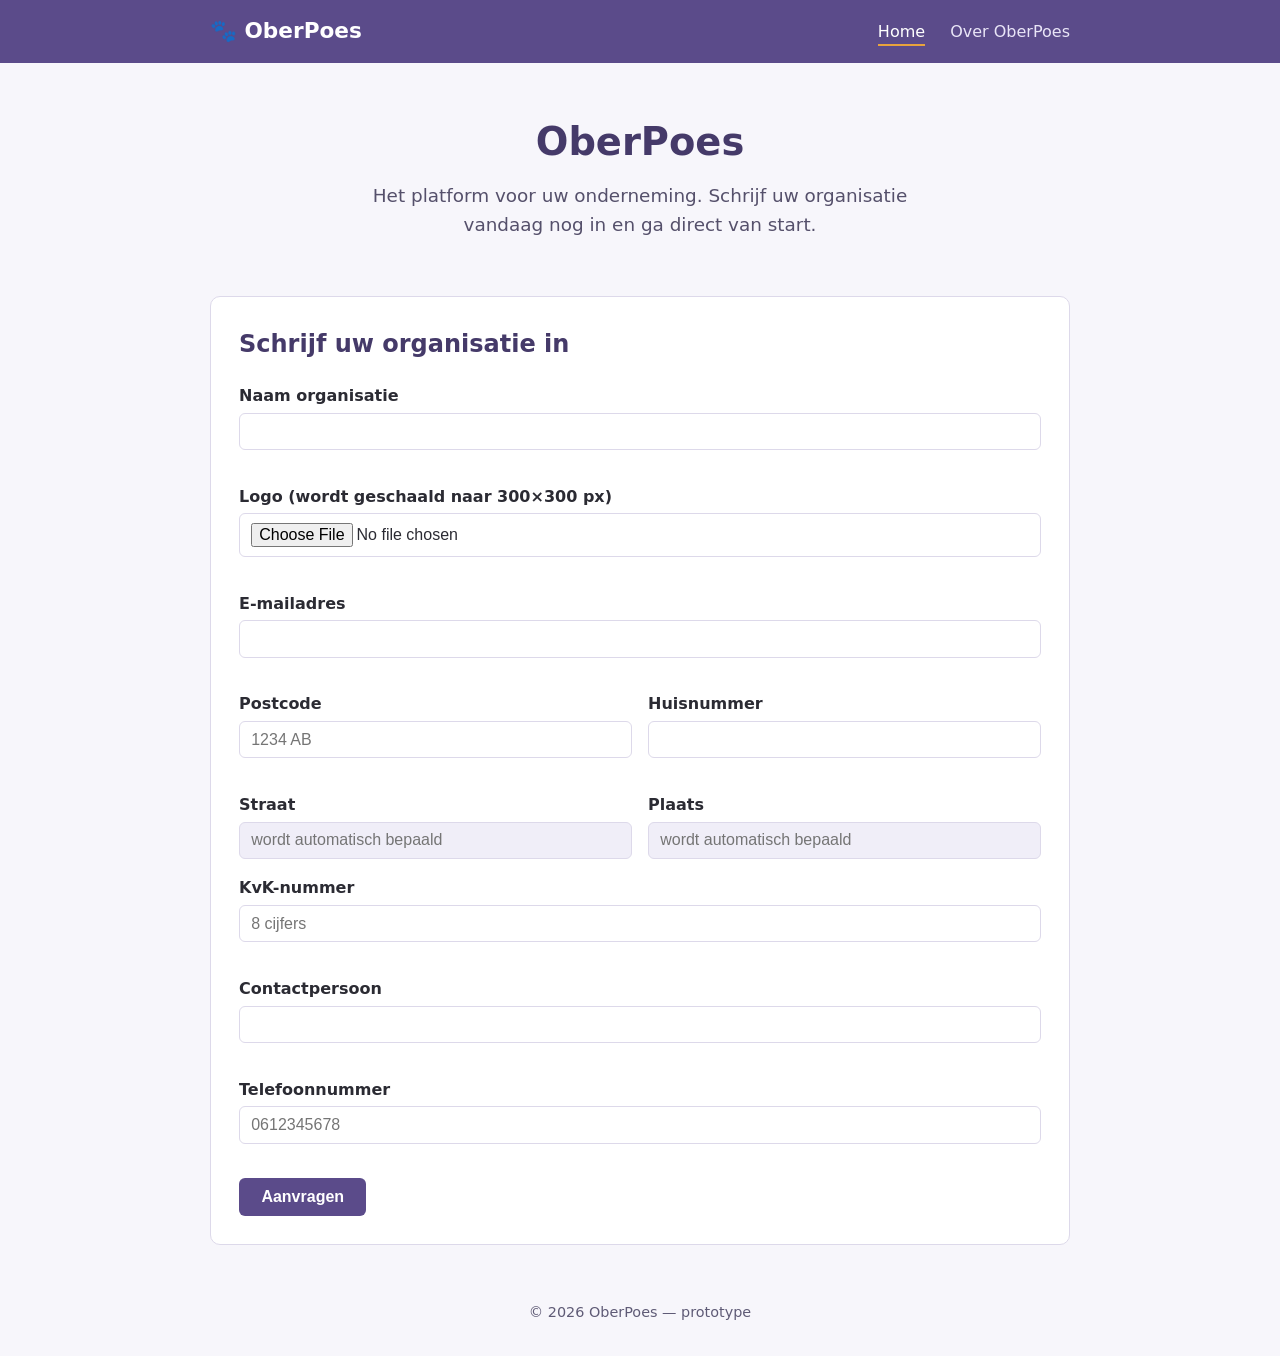
==== index.html @ c79250eb "feat: toegankelijkheid en documentatie verbeterronde Co-Authored-By: Claude Fable 5 <noreply@anthrop" ====
<!DOCTYPE html>
<html lang="nl">
<head>
  <meta charset="utf-8">
  <meta name="viewport" content="width=device-width, initial-scale=1">
  <title>OberPoes — het platform voor uw onderneming</title>
  <link rel="stylesheet" href="css/style.css">
</head>
<body>
  <header class="site-header">
    <div class="container header-inner">
      <a class="logo" href="index.html">🐾 OberPoes</a>
      <nav>
        <a href="index.html" class="actief" aria-current="page">Home</a>
        <a href="over.html">Over OberPoes</a>
      </nav>
    </div>
  </header>
  <main class="container">
    <section class="hero">
      <h1>OberPoes</h1>
      <p>Het platform voor uw onderneming. Schrijf uw organisatie vandaag nog in en ga direct van start.</p>
    </section>
    <section id="inschrijf-sectie">
      <!-- Stap 1: formulier -->
      <div class="kaart" id="stap-formulier">
        <h2>Schrijf uw organisatie in</h2>
        <form id="inschrijfformulier" novalidate>
          <div class="veld">
            <label for="naam">Naam organisatie</label>
            <input id="naam" type="text" required>
            <span class="fout" aria-live="polite" id="fout-naam"></span>
          </div>
          <div class="veld">
            <label for="logo">Logo (wordt geschaald naar 300×300 px)</label>
            <input id="logo" type="file" accept="image/*" required>
            <span class="fout" aria-live="polite" id="fout-logo"></span>
            <img id="logo-preview" class="logo-preview verborgen" alt="Logovoorbeeld">
          </div>
          <div class="veld">
            <label for="email">E-mailadres</label>
            <input id="email" type="email" required>
            <span class="fout" aria-live="polite" id="fout-email"></span>
          </div>
          <div class="velden-rij">
            <div class="veld">
              <label for="postcode">Postcode</label>
              <input id="postcode" type="text" placeholder="1234 AB" required>
              <span class="fout" aria-live="polite" id="fout-postcode"></span>
            </div>
            <div class="veld">
              <label for="huisnummer">Huisnummer</label>
              <input id="huisnummer" type="text" required>
              <span class="fout" aria-live="polite" id="fout-huisnummer"></span>
            </div>
          </div>
          <div class="velden-rij">
            <div class="veld">
              <label for="straat">Straat</label>
              <input id="straat" type="text" readonly placeholder="wordt automatisch bepaald">
            </div>
            <div class="veld">
              <label for="plaats">Plaats</label>
              <input id="plaats" type="text" readonly placeholder="wordt automatisch bepaald">
            </div>
          </div>
          <span class="fout" aria-live="polite" id="fout-adres"></span>
          <div class="veld">
            <label for="kvk">KvK-nummer</label>
            <input id="kvk" type="text" placeholder="8 cijfers" required>
            <span class="fout" aria-live="polite" id="fout-kvk"></span>
          </div>
          <div class="veld">
            <label for="contactpersoon">Contactpersoon</label>
            <input id="contactpersoon" type="text" required>
            <span class="fout" aria-live="polite" id="fout-contactpersoon"></span>
          </div>
          <div class="veld">
            <label for="telefoon">Telefoonnummer</label>
            <input id="telefoon" type="tel" placeholder="0612345678" required>
            <span class="fout" aria-live="polite" id="fout-telefoon"></span>
          </div>
          <button type="submit" class="knop">Aanvragen</button>
        </form>
      </div>

      <!-- Stap 2: verificatie -->
      <div class="kaart verborgen" id="stap-verificatie">
        <h2>Verifieer uw gegevens</h2>
        <p>Ter controle hebben wij verificatiecodes verstuurd naar uw e-mailadres en telefoonnummer.</p>
        <div class="melding melding-info" id="demo-codes" role="status"></div>
        <div class="velden-rij">
          <div class="veld">
            <label for="email-code">Code uit e-mail</label>
            <input id="email-code" type="text" maxlength="6" autocomplete="off">
            <span class="fout" aria-live="polite" id="fout-email-code"></span>
          </div>
          <div class="veld">
            <label for="telefoon-code">Code uit sms</label>
            <input id="telefoon-code" type="text" maxlength="6" autocomplete="off">
            <span class="fout" aria-live="polite" id="fout-telefoon-code"></span>
          </div>
        </div>
        <button type="button" class="knop" id="knop-verifieer">Bevestigen</button>
      </div>

      <!-- Stap 3: bevestiging -->
      <div class="kaart verborgen" id="stap-klaar">
        <h2>Aanvraag ontvangen 🎉</h2>
        <div class="melding melding-goed">
          Uw aanvraag is geregistreerd en wordt beoordeeld.
          Uw unieke OberPoes-code is <span class="demo-code" id="tenant-code"></span>.
          Bewaar deze goed.
        </div>
        <a class="knop knop-secundair" href="index.html">Terug naar start</a>
      </div>
    </section>
  </main>
  <footer class="site-footer">© 2026 OberPoes — prototype</footer>
  <script src="js/validatie.js"></script>
  <script src="js/adres.js"></script>
  <script src="js/agenda.js"></script>
  <script src="js/db.js"></script>
  <script src="js/public.js"></script>
</body>
</html>
---- css/style.css ----
:root {
  --paars: #5b4b8a;
  --paars-donker: #453a69;
  --accent: #e8a33d;
  --bg: #f7f6fb;
  --tekst: #2b2b33;
  --rand: #ddd9ea;
  --rood: #c0392b;
  --groen: #1e8e4e;
  --blauw: #2471a3;
  --grijs: #7f8c8d;
}
* { box-sizing: border-box; }
body {
  margin: 0;
  font-family: system-ui, -apple-system, "Segoe UI", sans-serif;
  background: var(--bg);
  color: var(--tekst);
  line-height: 1.6;
}
.container { max-width: 900px; margin: 0 auto; padding: 0 1.25rem; }

/* Header en menu */
.site-header { background: var(--paars); color: #fff; }
.header-inner { display: flex; align-items: center; justify-content: space-between; padding: 0.9rem 1.25rem; }
.logo { color: #fff; text-decoration: none; font-size: 1.35rem; font-weight: 700; }
.site-header nav a {
  color: #e9e5f7; text-decoration: none; margin-left: 1.25rem; padding-bottom: 3px;
}
.site-header nav a.actief, .site-header nav a:hover { color: #fff; border-bottom: 2px solid var(--accent); }

/* Hero */
.hero { text-align: center; padding: 3rem 0 2rem; }
.hero h1 { font-size: 2.4rem; margin: 0 0 0.5rem; color: var(--paars-donker); }
.hero p { font-size: 1.15rem; color: #55506b; max-width: 34rem; margin: 0 auto; }

/* Kaarten en formulieren */
.kaart { background: #fff; border: 1px solid var(--rand); border-radius: 10px; padding: 1.75rem; margin: 1.5rem 0; }
.kaart h2 { margin-top: 0; color: var(--paars-donker); }
.veld { margin-bottom: 1rem; }
.veld label { display: block; font-weight: 600; margin-bottom: 0.25rem; }
.veld input, .veld select {
  width: 100%; padding: 0.55rem 0.7rem; border: 1px solid var(--rand);
  border-radius: 6px; font-size: 1rem; background: #fff;
}
.veld input[readonly] { background: #f0eef8; color: #666; }
.veld input:focus, .veld select:focus { outline: 2px solid var(--paars); border-color: var(--paars); }
.veld .fout { color: var(--rood); font-size: 0.85rem; display: block; min-height: 1.1rem; }
.fout { color: var(--rood); font-size: 0.85rem; display: block; }
.velden-rij { display: flex; gap: 1rem; }
.velden-rij .veld { flex: 1; }

/* Knoppen */
.knop {
  background: var(--paars); color: #fff; border: none; border-radius: 6px;
  padding: 0.65rem 1.4rem; font-size: 1rem; font-weight: 600; cursor: pointer;
  text-decoration: none; display: inline-block;
}
.knop:hover { background: var(--paars-donker); }
.knop-secundair { background: #fff; color: var(--paars); border: 1px solid var(--paars); }
.knop-secundair:hover { background: #f0eef8; }
.knop-gevaar { background: var(--rood); }
.knop-gevaar:hover { background: #96281b; }
.knop-goed { background: var(--groen); }
.knop-goed:hover { background: #166e3c; }
.knop-klein { padding: 0.3rem 0.8rem; font-size: 0.85rem; }

/* Statusbadges */
.badge { display: inline-block; padding: 0.15rem 0.6rem; border-radius: 99px; font-size: 0.8rem; font-weight: 600; color: #fff; }
.badge-aangevraagd { background: var(--blauw); }
.badge-afgewezen { background: var(--rood); }
.badge-actief { background: var(--groen); }
.badge-inactief { background: var(--grijs); }

/* Tabellen */
.tabel { width: 100%; border-collapse: collapse; }
.tabel th, .tabel td { text-align: left; padding: 0.55rem 0.7rem; border-bottom: 1px solid var(--rand); vertical-align: middle; }
.tabel th { background: #f0eef8; color: var(--paars-donker); }
.tabel img { width: 40px; height: 40px; border-radius: 6px; border: 1px solid var(--rand); }
.tabel tr.klikbaar { cursor: pointer; }
.tabel tr.klikbaar:hover { background: #faf9fd; }

/* Toegankelijkheid */
.knop:focus-visible, a:focus-visible, input:focus-visible, select:focus-visible {
  outline: 3px solid var(--accent);
  outline-offset: 2px;
}
@media (prefers-reduced-motion: reduce) {
  * { scroll-behavior: auto !important; }
}

/* Hulpklassen */
.verborgen { display: none !important; }
.melding { padding: 0.8rem 1rem; border-radius: 6px; margin: 1rem 0; }
.melding-fout { background: #fdecea; color: var(--rood); border: 1px solid #f5c6c1; }
.melding-info { background: #eaf2fd; color: var(--blauw); border: 1px solid #c1d8f5; }
.melding-goed { background: #e9f7ef; color: var(--groen); border: 1px solid #bfe8d0; }
.demo-code { font-family: monospace; font-size: 1.3rem; background: #f0eef8; padding: 0.2rem 0.6rem; border-radius: 6px; letter-spacing: 2px; }
.tabel .demo-code { font-size: 0.95rem; }
.logo-preview { width: 150px; height: 150px; border: 1px dashed var(--rand); border-radius: 8px; background: #fff; object-fit: contain; }
.site-footer { text-align: center; color: #5f5b76; padding: 2rem 0; font-size: 0.9rem; }
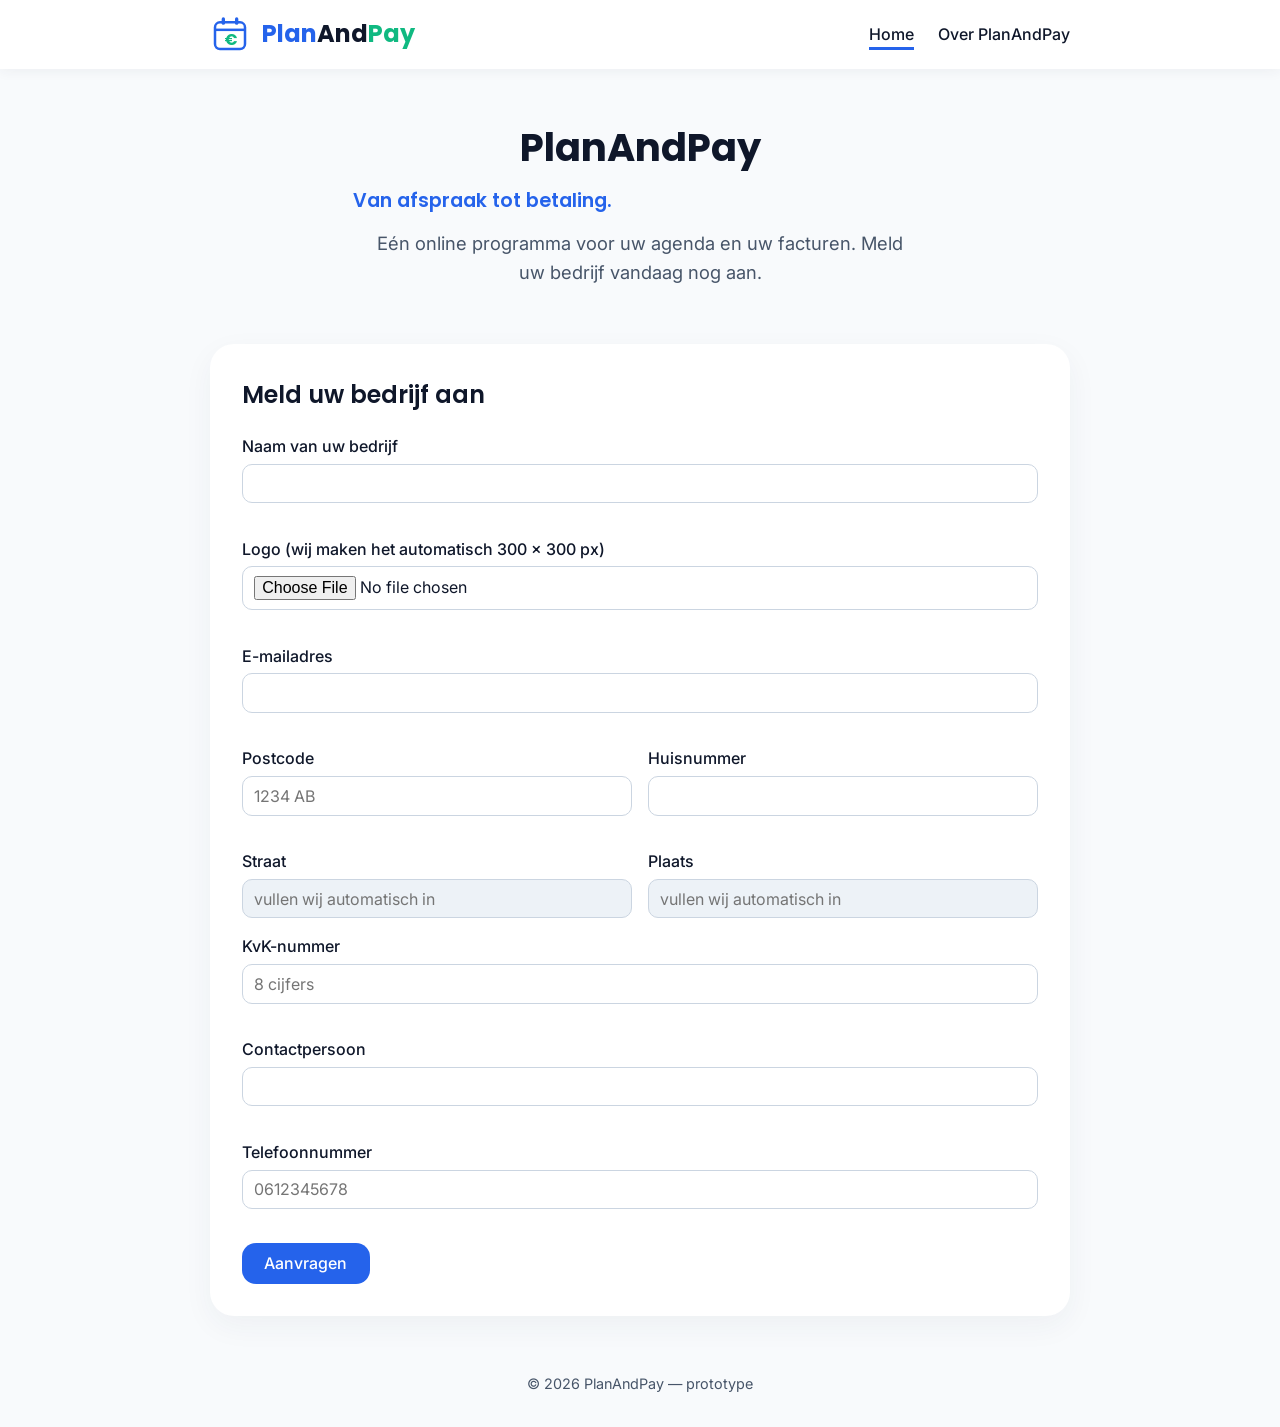
==== commit db7fdaa3: "feat: rebrand naar PlanAndPay (logo, kleuren, badges, teksten) Co-Authored-By: Claude Opus 4.8 <nore" ====
--- a/index.html
+++ b/index.html
@@ -3,36 +3,44 @@
 <head>
   <meta charset="utf-8">
   <meta name="viewport" content="width=device-width, initial-scale=1">
-  <title>OberPoes — het platform voor uw onderneming</title>
+  <title>PlanAndPay — het platform voor uw onderneming</title>
   <link rel="stylesheet" href="css/style.css">
+  <link rel="icon" href="data:image/svg+xml,%3Csvg xmlns='http://www.w3.org/2000/svg' viewBox='0 0 48 48'%3E%3Crect width='48' height='48' rx='12' fill='%232563EB'/%3E%3Crect x='11' y='16' width='26' height='22' rx='4' fill='none' stroke='white' stroke-width='2.5'/%3E%3Cline x1='11' y1='23' x2='37' y2='23' stroke='white' stroke-width='2.5'/%3E%3Ctext x='24' y='35' font-size='14' font-weight='700' fill='white' text-anchor='middle' font-family='sans-serif'%3E%E2%82%AC%3C/text%3E%3C/svg%3E">
+  <link rel="preconnect" href="https://fonts.googleapis.com">
+  <link rel="preconnect" href="https://fonts.gstatic.com" crossorigin>
+  <link href="https://fonts.googleapis.com/css2?family=Inter:wght@400;500&family=Poppins:wght@600;700&display=swap" rel="stylesheet">
 </head>
 <body>
   <header class="site-header">
     <div class="container header-inner">
-      <a class="logo" href="index.html">🐾 OberPoes</a>
+      <a class="logo" href="index.html">
+        <span class="logo-icon" aria-hidden="true"><svg viewBox="0 0 48 48" fill="none" xmlns="http://www.w3.org/2000/svg"><rect x="6" y="10" width="36" height="32" rx="6" fill="#fff" stroke="#2563EB" stroke-width="3"/><path d="M6 19h36" stroke="#2563EB" stroke-width="3"/><rect x="14" y="4" width="4" height="9" rx="2" fill="#2563EB"/><rect x="30" y="4" width="4" height="9" rx="2" fill="#2563EB"/><text x="24" y="37" font-family="Poppins, sans-serif" font-size="19" font-weight="700" fill="#10B981" text-anchor="middle">€</text></svg></span>
+        <span><span class="logo-plan">Plan</span><span class="logo-and">And</span><span class="logo-pay">Pay</span></span>
+      </a>
       <nav>
         <a href="index.html" class="actief" aria-current="page">Home</a>
-        <a href="over.html">Over OberPoes</a>
+        <a href="over.html">Over PlanAndPay</a>
       </nav>
     </div>
   </header>
   <main class="container">
     <section class="hero">
-      <h1>OberPoes</h1>
-      <p>Het platform voor uw onderneming. Schrijf uw organisatie vandaag nog in en ga direct van start.</p>
+      <h1>PlanAndPay</h1>
+      <p class="tagline">Van afspraak tot betaling.</p>
+      <p>Eén online programma voor uw agenda en uw facturen. Meld uw bedrijf vandaag nog aan.</p>
     </section>
     <section id="inschrijf-sectie">
       <!-- Stap 1: formulier -->
       <div class="kaart" id="stap-formulier">
-        <h2>Schrijf uw organisatie in</h2>
+        <h2>Meld uw bedrijf aan</h2>
         <form id="inschrijfformulier" novalidate>
           <div class="veld">
-            <label for="naam">Naam organisatie</label>
+            <label for="naam">Naam van uw bedrijf</label>
             <input id="naam" type="text" required>
             <span class="fout" aria-live="polite" id="fout-naam"></span>
           </div>
           <div class="veld">
-            <label for="logo">Logo (wordt geschaald naar 300×300 px)</label>
+            <label for="logo">Logo (wij maken het automatisch 300 × 300 px)</label>
             <input id="logo" type="file" accept="image/*" required>
             <span class="fout" aria-live="polite" id="fout-logo"></span>
             <img id="logo-preview" class="logo-preview verborgen" alt="Logovoorbeeld">
@@ -57,11 +65,11 @@
           <div class="velden-rij">
             <div class="veld">
               <label for="straat">Straat</label>
-              <input id="straat" type="text" readonly placeholder="wordt automatisch bepaald">
+              <input id="straat" type="text" readonly placeholder="vullen wij automatisch in">
             </div>
             <div class="veld">
               <label for="plaats">Plaats</label>
-              <input id="plaats" type="text" readonly placeholder="wordt automatisch bepaald">
+              <input id="plaats" type="text" readonly placeholder="vullen wij automatisch in">
             </div>
           </div>
           <span class="fout" aria-live="polite" id="fout-adres"></span>
@@ -87,7 +95,7 @@
       <!-- Stap 2: verificatie -->
       <div class="kaart verborgen" id="stap-verificatie">
         <h2>Verifieer uw gegevens</h2>
-        <p>Ter controle hebben wij verificatiecodes verstuurd naar uw e-mailadres en telefoonnummer.</p>
+        <p>Wij hebben twee codes gestuurd: één naar uw e-mail en één naar uw telefoon. Vul de codes hieronder in.</p>
         <div class="melding melding-info" id="demo-codes" role="status"></div>
         <div class="velden-rij">
           <div class="veld">
@@ -108,19 +116,20 @@
       <div class="kaart verborgen" id="stap-klaar">
         <h2>Aanvraag ontvangen 🎉</h2>
         <div class="melding melding-goed">
-          Uw aanvraag is geregistreerd en wordt beoordeeld.
-          Uw unieke OberPoes-code is <span class="demo-code" id="tenant-code"></span>.
-          Bewaar deze goed.
+          Wij hebben uw aanvraag ontvangen en gaan deze bekijken.
+          Uw unieke PlanAndPay-code is <span class="demo-code" id="tenant-code"></span>.
+          Bewaar deze code goed.
         </div>
         <a class="knop knop-secundair" href="index.html">Terug naar start</a>
       </div>
     </section>
   </main>
-  <footer class="site-footer">© 2026 OberPoes — prototype</footer>
+  <footer class="site-footer">© 2026 PlanAndPay — prototype</footer>
   <script src="js/validatie.js"></script>
   <script src="js/adres.js"></script>
   <script src="js/agenda.js"></script>
   <script src="js/db.js"></script>
   <script src="js/public.js"></script>
+  <script src="js/menu.js"></script>
 </body>
 </html>
--- a/css/style.css
+++ b/css/style.css
@@ -1,101 +1,176 @@
 :root {
-  --paars: #5b4b8a;
-  --paars-donker: #453a69;
-  --accent: #e8a33d;
-  --bg: #f7f6fb;
-  --tekst: #2b2b33;
-  --rand: #ddd9ea;
-  --rood: #c0392b;
-  --groen: #1e8e4e;
-  --blauw: #2471a3;
-  --grijs: #7f8c8d;
+  --blauw: #2563EB;      /* Plan Blue — primair */
+  --groen: #10B981;      /* Pay Green — success */
+  --oranje: #F59E0B;     /* Growth Orange — accent */
+  --charcoal: #0F172A;   /* Midnight — donkere tekst */
+  --grijstekst: #475569; /* Slate — gedempte tekst */
+  --rand: #CBD5E1;       /* Light Border */
+  --bg: #F8FAFC;         /* Background */
+  --rood: #DC2626;
+  --grijs: #64748B;
+  --font-koppen: 'Poppins', system-ui, sans-serif;
+  --font-body: 'Inter', system-ui, sans-serif;
 }
 * { box-sizing: border-box; }
 body {
   margin: 0;
-  font-family: system-ui, -apple-system, "Segoe UI", sans-serif;
+  font-family: var(--font-body);
   background: var(--bg);
-  color: var(--tekst);
+  color: var(--charcoal);
   line-height: 1.6;
+  overflow-x: hidden;
 }
+img, canvas { max-width: 100%; }
+h1, h2, h3 { font-family: var(--font-koppen); font-weight: 600; }
 .container { max-width: 900px; margin: 0 auto; padding: 0 1.25rem; }
 
 /* Header en menu */
-.site-header { background: var(--paars); color: #fff; }
+.site-header { background: #fff; box-shadow: 0 2px 12px rgba(45, 55, 72, 0.06); }
 .header-inner { display: flex; align-items: center; justify-content: space-between; padding: 0.9rem 1.25rem; }
-.logo { color: #fff; text-decoration: none; font-size: 1.35rem; font-weight: 700; }
+
+/* Logo (style guide) */
+.logo {
+  font-family: var(--font-koppen); font-size: 1.5rem; font-weight: 700;
+  display: flex; align-items: center; gap: 12px;
+  color: var(--charcoal); text-decoration: none;
+}
+.logo-icon {
+  width: 40px; height: 40px; flex: none;
+  display: flex; justify-content: center; align-items: center;
+}
+.logo-icon svg { width: 100%; height: 100%; display: block; }
+.logo-plan { color: var(--blauw); }
+.logo-and { color: var(--charcoal); }
+.logo-pay { color: var(--groen); }
+.logo small { font-size: 0.9rem; color: var(--grijstekst); font-weight: 500; }
+
 .site-header nav a {
-  color: #e9e5f7; text-decoration: none; margin-left: 1.25rem; padding-bottom: 3px;
+  color: var(--charcoal); text-decoration: none; margin-left: 1.25rem;
+  padding-bottom: 3px; font-weight: 500;
 }
-.site-header nav a.actief, .site-header nav a:hover { color: #fff; border-bottom: 2px solid var(--accent); }
+.site-header nav a.actief, .site-header nav a:hover { border-bottom: 3px solid var(--blauw); }
 
 /* Hero */
 .hero { text-align: center; padding: 3rem 0 2rem; }
-.hero h1 { font-size: 2.4rem; margin: 0 0 0.5rem; color: var(--paars-donker); }
-.hero p { font-size: 1.15rem; color: #55506b; max-width: 34rem; margin: 0 auto; }
+.hero h1 { font-size: 2.4rem; margin: 0 0 0.5rem; color: var(--charcoal); font-weight: 700; }
+.hero .tagline { font-family: var(--font-koppen); font-weight: 600; font-size: 1.2rem; color: var(--blauw); margin: 0 0 0.75rem; }
+.hero p { font-size: 1.15rem; color: var(--grijstekst); max-width: 34rem; margin: 0 auto; }
 
 /* Kaarten en formulieren */
-.kaart { background: #fff; border: 1px solid var(--rand); border-radius: 10px; padding: 1.75rem; margin: 1.5rem 0; }
-.kaart h2 { margin-top: 0; color: var(--paars-donker); }
+.kaart {
+  background: #fff; border-radius: 24px; padding: 2rem; margin: 1.5rem 0;
+  box-shadow: 0 10px 30px rgba(45, 55, 72, 0.05);
+}
+.kaart h2 { margin-top: 0; color: var(--charcoal); }
 .veld { margin-bottom: 1rem; }
-.veld label { display: block; font-weight: 600; margin-bottom: 0.25rem; }
+.veld label { display: block; font-weight: 500; margin-bottom: 0.25rem; }
 .veld input, .veld select {
   width: 100%; padding: 0.55rem 0.7rem; border: 1px solid var(--rand);
-  border-radius: 6px; font-size: 1rem; background: #fff;
+  border-radius: 10px; font-size: 1rem; background: #fff; font-family: var(--font-body);
 }
-.veld input[readonly] { background: #f0eef8; color: #666; }
-.veld input:focus, .veld select:focus { outline: 2px solid var(--paars); border-color: var(--paars); }
+.veld textarea {
+  width: 100%; padding: 0.55rem 0.7rem; border: 1px solid var(--rand);
+  border-radius: 10px; font-size: 1rem; background: #fff; font-family: var(--font-body);
+}
+.veld textarea:focus { outline: 2px solid var(--charcoal); border-color: var(--charcoal); }
+.veld input[readonly] { background: #EDF2F7; color: var(--grijstekst); }
+.veld input:focus, .veld select:focus { outline: 2px solid var(--charcoal); border-color: var(--charcoal); }
 .veld .fout { color: var(--rood); font-size: 0.85rem; display: block; min-height: 1.1rem; }
 .fout { color: var(--rood); font-size: 0.85rem; display: block; }
 .velden-rij { display: flex; gap: 1rem; }
 .velden-rij .veld { flex: 1; }
 
-/* Knoppen */
+/* Knoppen (style guide: Plan Blue primair, wit) */
 .knop {
-  background: var(--paars); color: #fff; border: none; border-radius: 6px;
-  padding: 0.65rem 1.4rem; font-size: 1rem; font-weight: 600; cursor: pointer;
-  text-decoration: none; display: inline-block;
+  background: var(--blauw); color: #fff; border: none; border-radius: 14px;
+  padding: 0.65rem 1.4rem; font-size: 1rem; font-weight: 500; cursor: pointer;
+  text-decoration: none; display: inline-block; font-family: var(--font-body);
+  transition: transform 0.2s ease, box-shadow 0.2s ease;
 }
-.knop:hover { background: var(--paars-donker); }
-.knop-secundair { background: #fff; color: var(--paars); border: 1px solid var(--paars); }
-.knop-secundair:hover { background: #f0eef8; }
-.knop-gevaar { background: var(--rood); }
-.knop-gevaar:hover { background: #96281b; }
-.knop-goed { background: var(--groen); }
-.knop-goed:hover { background: #166e3c; }
+.knop:hover { transform: translateY(-2px); box-shadow: 0 5px 15px rgba(37, 99, 235, 0.35); }
+.knop-secundair { background: #fff; color: var(--charcoal); border: 1px solid var(--rand); }
+.knop-secundair:hover { box-shadow: 0 5px 15px rgba(15, 23, 42, 0.12); }
+.knop-gevaar { background: var(--rood); color: #fff; }
+.knop-gevaar:hover { box-shadow: 0 5px 15px rgba(220, 38, 38, 0.35); }
+.knop-goed { background: var(--groen); color: #fff; }
+.knop-goed:hover { box-shadow: 0 5px 15px rgba(16, 185, 129, 0.35); }
+.knop-accent { background: var(--oranje); color: #fff; }
+.knop-accent:hover { box-shadow: 0 5px 15px rgba(245, 158, 11, 0.35); }
 .knop-klein { padding: 0.3rem 0.8rem; font-size: 0.85rem; }
+.knop:disabled { opacity: 0.4; cursor: not-allowed; transform: none; box-shadow: none; }
 
-/* Statusbadges */
-.badge { display: inline-block; padding: 0.15rem 0.6rem; border-radius: 99px; font-size: 0.8rem; font-weight: 600; color: #fff; }
-.badge-aangevraagd { background: var(--blauw); }
-.badge-afgewezen { background: var(--rood); }
-.badge-actief { background: var(--groen); }
-.badge-inactief { background: var(--grijs); }
+/* Statusbadges (zachte pill-stijl uit de guide) */
+.badge { display: inline-block; padding: 0.15rem 0.65rem; border-radius: 99px; font-size: 0.8rem; font-weight: 600; }
+.badge-aangevraagd { background: #FEF3C7; color: #B45309; }
+.badge-afgewezen { background: #FEE2E2; color: #B91C1C; }
+.badge-actief { background: #D1FAE5; color: #047857; }
+.badge-inactief { background: #E2E8F0; color: #475569; }
 
 /* Tabellen */
+.tabel-scroll { overflow-x: auto; -webkit-overflow-scrolling: touch; }
 .tabel { width: 100%; border-collapse: collapse; }
 .tabel th, .tabel td { text-align: left; padding: 0.55rem 0.7rem; border-bottom: 1px solid var(--rand); vertical-align: middle; }
-.tabel th { background: #f0eef8; color: var(--paars-donker); }
-.tabel img { width: 40px; height: 40px; border-radius: 6px; border: 1px solid var(--rand); }
+.tabel th { background: #EDF2F7; color: var(--charcoal); font-family: var(--font-body); font-weight: 600; }
+.tabel img { width: 40px; height: 40px; border-radius: 10px; border: 1px solid var(--rand); }
 .tabel tr.klikbaar { cursor: pointer; }
-.tabel tr.klikbaar:hover { background: #faf9fd; }
+.tabel tr.klikbaar:hover { background: var(--bg); }
+
+/* Dashboard-tegels (style guide dashboard-card) */
+.card-title {
+  font-weight: 500; font-size: 13px; text-transform: uppercase;
+  letter-spacing: 0.5px; color: #4A5568;
+}
+.card-value { font-family: var(--font-koppen); font-size: 24px; font-weight: 700; margin-top: 4px; }
 
 /* Toegankelijkheid */
 .knop:focus-visible, a:focus-visible, input:focus-visible, select:focus-visible {
-  outline: 3px solid var(--accent);
+  outline: 3px solid var(--charcoal);
   outline-offset: 2px;
 }
 @media (prefers-reduced-motion: reduce) {
-  * { scroll-behavior: auto !important; }
+  * { scroll-behavior: auto !important; transition: none !important; }
 }
 
 /* Hulpklassen */
 .verborgen { display: none !important; }
-.melding { padding: 0.8rem 1rem; border-radius: 6px; margin: 1rem 0; }
-.melding-fout { background: #fdecea; color: var(--rood); border: 1px solid #f5c6c1; }
-.melding-info { background: #eaf2fd; color: var(--blauw); border: 1px solid #c1d8f5; }
-.melding-goed { background: #e9f7ef; color: var(--groen); border: 1px solid #bfe8d0; }
-.demo-code { font-family: monospace; font-size: 1.3rem; background: #f0eef8; padding: 0.2rem 0.6rem; border-radius: 6px; letter-spacing: 2px; }
+.melding { padding: 0.8rem 1rem; border-radius: 12px; margin: 1rem 0; }
+.melding-fout { background: #fdecea; color: var(--rood); border-left: 5px solid var(--rood); }
+.melding-info { background: rgba(168, 230, 207, 0.15); color: var(--charcoal); border-left: 5px solid var(--mint); }
+.melding-goed { background: #e9f7ef; color: var(--groen); border-left: 5px solid var(--groen); }
+.demo-code { font-family: monospace; font-size: 1.3rem; background: #EDF2F7; padding: 0.2rem 0.6rem; border-radius: 8px; letter-spacing: 2px; }
 .tabel .demo-code { font-size: 0.95rem; }
-.logo-preview { width: 150px; height: 150px; border: 1px dashed var(--rand); border-radius: 8px; background: #fff; object-fit: contain; }
-.site-footer { text-align: center; color: #5f5b76; padding: 2rem 0; font-size: 0.9rem; }
+.logo-preview { width: 150px; height: 150px; border: 1px dashed var(--rand); border-radius: 12px; background: #fff; object-fit: contain; }
+.site-footer { text-align: center; color: var(--grijstekst); padding: 2rem 0; font-size: 0.9rem; }
+
+/* Hamburgerknop (alleen zichtbaar op mobiel) */
+.menu-knop {
+  display: none; background: none; border: none; cursor: pointer;
+  font-size: 1.6rem; line-height: 1; color: var(--charcoal);
+  padding: 0.25rem 0.4rem; border-radius: 8px;
+}
+
+/* Mobiel (smalle schermen) */
+@media (max-width: 640px) {
+  .container { padding: 0 0.9rem; }
+  .header-inner { flex-wrap: wrap; align-items: center; padding: 0.7rem 0.9rem; }
+  .logo { font-size: 1.3rem; }
+  .menu-knop { display: block; order: 2; margin-left: auto; }
+  .site-header nav { order: 3; width: 100%; display: none; flex-direction: column; margin-top: 0.6rem; }
+  .site-header.menu-open nav:not(.verborgen) { display: flex; }
+  .site-header nav a {
+    margin: 0; padding: 0.8rem 0.25rem; border-bottom: 1px solid var(--rand);
+  }
+  .site-header nav a.actief, .site-header nav a:hover {
+    border-bottom: 1px solid var(--rand); border-left: 4px solid var(--roze); padding-left: 0.6rem;
+  }
+  nav.verborgen ~ .menu-knop { display: none; }
+  .hero { padding: 2rem 0 1.5rem; }
+  .hero h1 { font-size: 1.7rem; }
+  .hero p { font-size: 1rem; }
+  .kaart { padding: 1.1rem; border-radius: 16px; }
+  .velden-rij { flex-direction: column; gap: 0; }
+  .knop { width: 100%; margin-bottom: 0.5rem; }
+  .knop-klein { width: auto; margin-bottom: 0; }
+  .keuze-grid .knop, .keuze-grid .knop-klein { width: auto; margin-bottom: 0; }
+  .keuze-grid button { min-height: 44px; }
+}
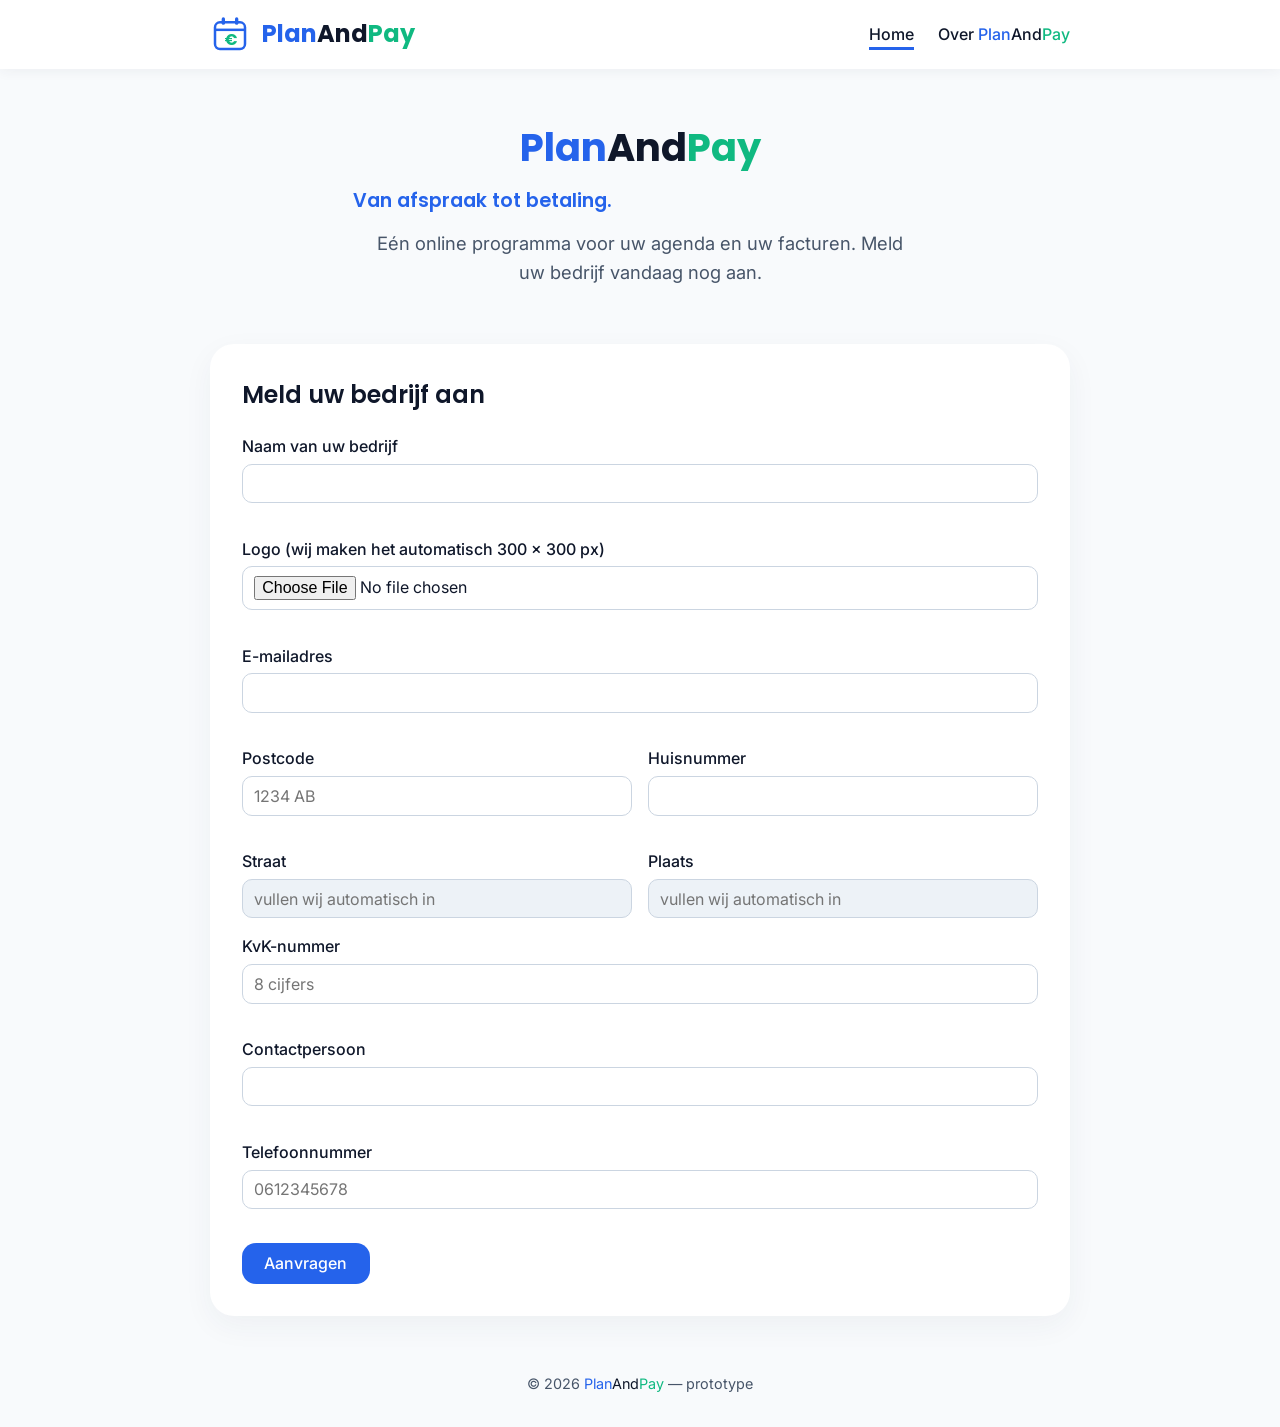
==== commit 669e72b3: "feat: merknaam PlanAndPay overal gekleurd (Plan blauw, And zwart, Pay groen) Co-Authored-By: Claude " ====
--- a/index.html
+++ b/index.html
@@ -131,5 +131,6 @@
   <script src="js/db.js"></script>
   <script src="js/public.js"></script>
   <script src="js/menu.js"></script>
+  <script src="js/merk.js"></script>
 </body>
 </html>
--- a/css/style.css
+++ b/css/style.css
@@ -39,9 +39,9 @@
   display: flex; justify-content: center; align-items: center;
 }
 .logo-icon svg { width: 100%; height: 100%; display: block; }
-.logo-plan { color: var(--blauw); }
-.logo-and { color: var(--charcoal); }
-.logo-pay { color: var(--groen); }
+.logo-plan, .merk-plan { color: var(--blauw); }
+.logo-and, .merk-and { color: var(--charcoal); }
+.logo-pay, .merk-pay { color: var(--groen); }
 .logo small { font-size: 0.9rem; color: var(--grijstekst); font-weight: 500; }
 
 .site-header nav a {
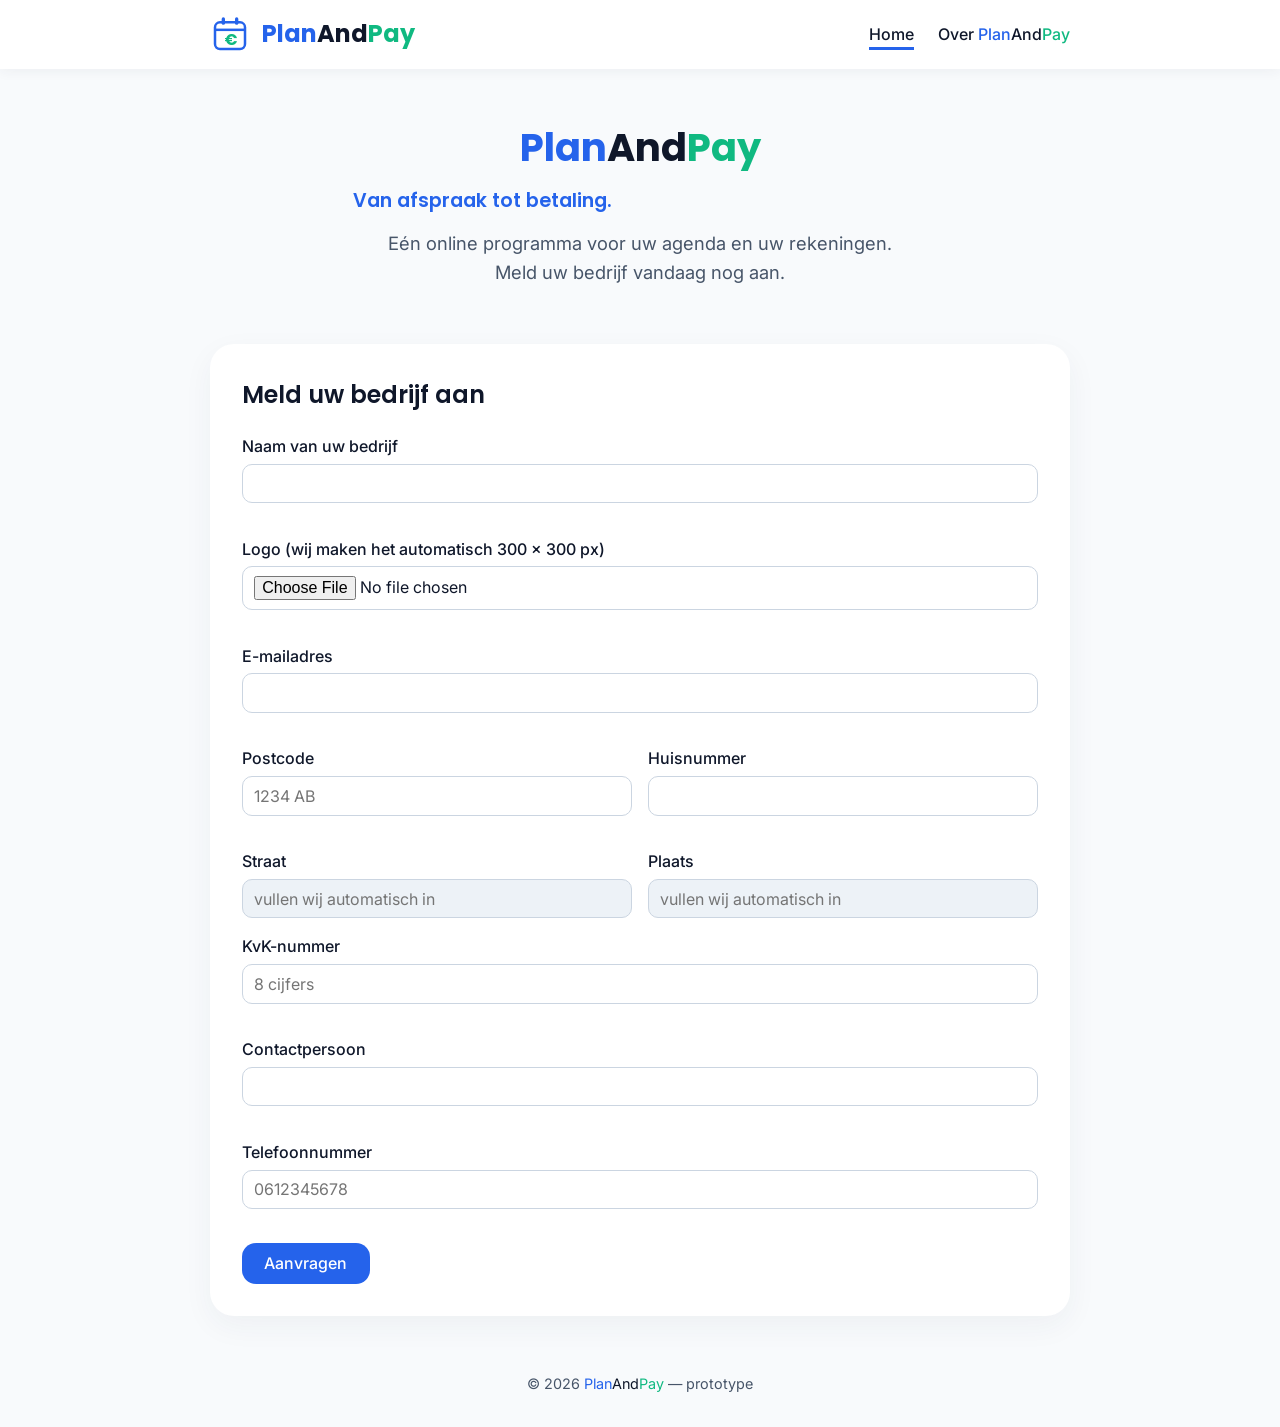
==== commit 247e4b08: "feat: menu herordenen/hernoemen en "Factuur" hernoemen naar "Rekening" Beheer-menu in gewenste volgo" ====
--- a/index.html
+++ b/index.html
@@ -27,7 +27,7 @@
     <section class="hero">
       <h1>PlanAndPay</h1>
       <p class="tagline">Van afspraak tot betaling.</p>
-      <p>Eén online programma voor uw agenda en uw facturen. Meld uw bedrijf vandaag nog aan.</p>
+      <p>Eén online programma voor uw agenda en uw rekeningen. Meld uw bedrijf vandaag nog aan.</p>
     </section>
     <section id="inschrijf-sectie">
       <!-- Stap 1: formulier -->
@@ -36,7 +36,7 @@
         <form id="inschrijfformulier" novalidate>
           <div class="veld">
             <label for="naam">Naam van uw bedrijf</label>
-            <input id="naam" type="text" required>
+            <input id="naam" name="organization" type="text" autocomplete="organization" required>
             <span class="fout" aria-live="polite" id="fout-naam"></span>
           </div>
           <div class="veld">
@@ -47,18 +47,18 @@
           </div>
           <div class="veld">
             <label for="email">E-mailadres</label>
-            <input id="email" type="email" required>
+            <input id="email" name="email" type="email" autocomplete="email" required>
             <span class="fout" aria-live="polite" id="fout-email"></span>
           </div>
           <div class="velden-rij">
             <div class="veld">
               <label for="postcode">Postcode</label>
-              <input id="postcode" type="text" placeholder="1234 AB" required>
+              <input id="postcode" name="postal-code" type="text" autocomplete="postal-code" placeholder="1234 AB" required>
               <span class="fout" aria-live="polite" id="fout-postcode"></span>
             </div>
             <div class="veld">
               <label for="huisnummer">Huisnummer</label>
-              <input id="huisnummer" type="text" required>
+              <input id="huisnummer" name="address-line2" type="text" autocomplete="address-line2" required>
               <span class="fout" aria-live="polite" id="fout-huisnummer"></span>
             </div>
           </div>
@@ -80,12 +80,12 @@
           </div>
           <div class="veld">
             <label for="contactpersoon">Contactpersoon</label>
-            <input id="contactpersoon" type="text" required>
+            <input id="contactpersoon" name="name" type="text" autocomplete="name" required>
             <span class="fout" aria-live="polite" id="fout-contactpersoon"></span>
           </div>
           <div class="veld">
             <label for="telefoon">Telefoonnummer</label>
-            <input id="telefoon" type="tel" placeholder="0612345678" required>
+            <input id="telefoon" name="phone" type="tel" autocomplete="tel" placeholder="0612345678" required>
             <span class="fout" aria-live="polite" id="fout-telefoon"></span>
           </div>
           <button type="submit" class="knop">Aanvragen</button>
--- a/css/style.css
+++ b/css/style.css
@@ -49,6 +49,28 @@
   padding-bottom: 3px; font-weight: 500;
 }
 .site-header nav a.actief, .site-header nav a:hover { border-bottom: 3px solid var(--blauw); }
+
+/* Ingelogd-als label (admin) */
+.sessie-wie { margin-left: auto; color: var(--grijstekst); font-size: 0.9rem; font-weight: 500; }
+
+/* App-menu als tab-balk onder de header (admin + beheer), alleen op desktop.
+   Op mobiel blijft de hamburger het menu tonen. */
+@media (min-width: 641px) {
+  .header-inner { flex-wrap: wrap; }
+  #admin-menu, #beheer-menu {
+    order: 3; width: 100%; margin-top: 0.7rem;
+    border-top: 1px solid var(--rand);
+    display: flex; gap: 0.25rem;
+  }
+  #admin-menu a, #beheer-menu a {
+    margin: 0; padding: 0.7rem 0.9rem; border-bottom: 3px solid transparent; font-weight: 500;
+  }
+  #admin-menu a.actief, #beheer-menu a.actief,
+  #admin-menu a:hover, #beheer-menu a:hover {
+    border-bottom: 3px solid var(--blauw);
+  }
+  #admin-menu #menu-uitloggen, #beheer-menu #menu-uitloggen { margin-left: auto; }
+}
 
 /* Hero */
 .hero { text-align: center; padding: 3rem 0 2rem; }
@@ -173,4 +195,5 @@
   .knop-klein { width: auto; margin-bottom: 0; }
   .keuze-grid .knop, .keuze-grid .knop-klein { width: auto; margin-bottom: 0; }
   .keuze-grid button { min-height: 44px; }
+  .sessie-wie { display: none; }
 }
